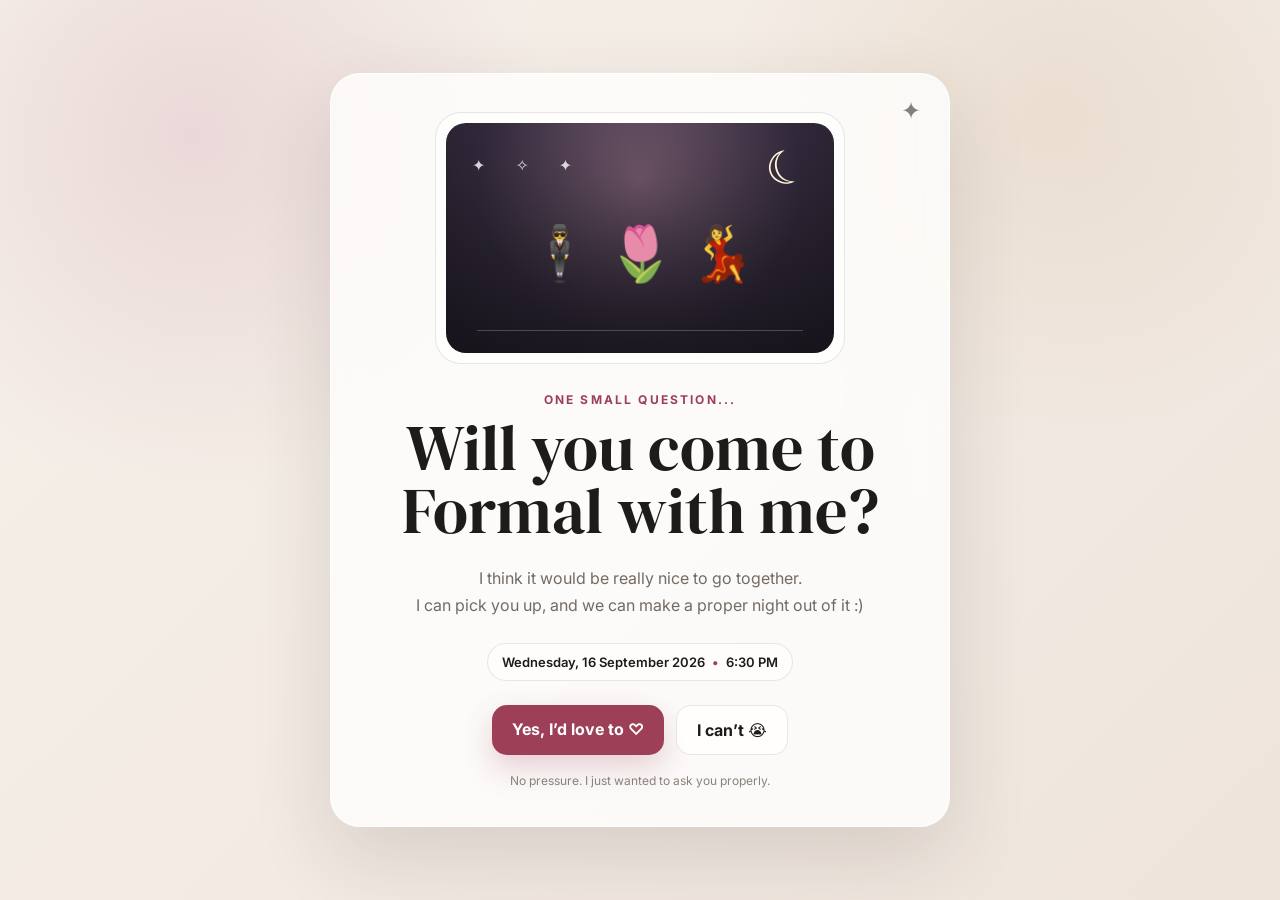
==== index.html @ 03e6688d "Add files via upload" ====
<!doctype html>
<html lang="en">
<head>
  <meta charset="utf-8" />
  <meta name="viewport" content="width=device-width, initial-scale=1" />
  <title>Formal?</title>
  <link rel="preconnect" href="https://fonts.googleapis.com">
  <link rel="preconnect" href="https://fonts.gstatic.com" crossorigin>
  <link href="https://fonts.googleapis.com/css2?family=DM+Serif+Display&family=Inter:wght@400;500;600;700&display=swap" rel="stylesheet">
  <link rel="stylesheet" href="style.css" />
</head>
<body>
  <main class="page">
    <section class="card">
      <div class="sparkle">✦</div>

      <div class="photo-frame">
        <div class="formal-art" aria-label="Formal invitation illustration">
          <span class="moon">☾</span>
          <span class="stars">✦ ✧ ✦</span>
          <div class="couple">🕴️ 🌷 💃</div>
        </div>
      </div>

      <p class="eyebrow">ONE SMALL QUESTION...</p>
      <h1 id="title">Will you come to Formal with me?</h1>

      <p class="message">
        I think it would be really nice to go together.<br>
        I can pick you up, and we can make a proper night out of it :)
      </p>

      <div class="date-chip">
        <span>Wednesday, 16 September 2026</span>
        <span class="dot">•</span>
        <span>6:30 PM</span>
      </div>

      <div class="buttons">
        <a class="btn primary" href="yes.html">Yes, I’d love to ♡</a>
        <button class="btn secondary" id="noBtn" type="button">I can’t 😭</button>
      </div>

      <p class="tiny">No pressure. I just wanted to ask you properly.</p>
    </section>
  </main>

  <div class="toast" id="toast" role="status">
    That’s okay :) I’m still glad I asked.
  </div>

  <script src="script.js"></script>
</body>
</html>
---- style.css ----
* {
  box-sizing: border-box;
}

:root {
  --bg: #f6f0e9;
  --card: rgba(255,255,255,.78);
  --text: #1f1b18;
  --muted: #736a63;
  --accent: #9c3f57;
  --accent-dark: #7e2f45;
  --line: rgba(31,27,24,.10);
  --shadow: 0 30px 80px rgba(58, 43, 37, .14);
}

html, body {
  min-height: 100%;
  margin: 0;
}

body {
  font-family: Inter, system-ui, -apple-system, BlinkMacSystemFont, "Segoe UI", sans-serif;
  color: var(--text);
  background:
    radial-gradient(circle at 15% 15%, rgba(199,151,166,.26), transparent 27%),
    radial-gradient(circle at 82% 13%, rgba(210,184,151,.24), transparent 25%),
    linear-gradient(135deg, #f7f1eb 0%, #eee4dc 100%);
}

.page {
  min-height: 100vh;
  display: grid;
  place-items: center;
  padding: 28px 18px;
}

.card {
  position: relative;
  width: min(620px, 100%);
  padding: 38px;
  text-align: center;
  background: var(--card);
  border: 1px solid rgba(255,255,255,.7);
  border-radius: 30px;
  box-shadow: var(--shadow);
  backdrop-filter: blur(18px);
  overflow: hidden;
}

.sparkle {
  position: absolute;
  right: 28px;
  top: 22px;
  font-size: 24px;
  opacity: .55;
}

.photo-frame {
  width: 100%;
  max-width: 410px;
  margin: 0 auto 28px;
  padding: 10px;
  border-radius: 26px;
  background: rgba(255,255,255,.65);
  border: 1px solid var(--line);
}

.formal-art {
  min-height: 230px;
  border-radius: 20px;
  display: grid;
  place-items: center;
  position: relative;
  overflow: hidden;
  background:
    linear-gradient(to top, rgba(21,18,25,.82), rgba(41,33,48,.44)),
    radial-gradient(circle at 50% 25%, #b58ba3, #383044 62%, #1d1922 100%);
}

.formal-art::after {
  content: "";
  position: absolute;
  left: 8%;
  right: 8%;
  bottom: 22px;
  height: 1px;
  background: rgba(255,255,255,.22);
}

.moon {
  position: absolute;
  top: 16px;
  right: 28px;
  color: #fff4dc;
  font-size: 46px;
  transform: rotate(-18deg);
}

.stars {
  position: absolute;
  top: 32px;
  left: 26px;
  color: rgba(255,255,255,.8);
  letter-spacing: 13px;
}

.couple {
  font-size: 54px;
  filter: saturate(.85);
  transform: translateY(14px);
}

.eyebrow {
  margin: 0 0 10px;
  letter-spacing: .18em;
  font-size: 12px;
  font-weight: 700;
  color: var(--accent);
}

h1 {
  margin: 0 auto;
  max-width: 520px;
  font-family: "DM Serif Display", Georgia, serif;
  font-size: clamp(38px, 7vw, 64px);
  line-height: .98;
  font-weight: 400;
}

.message {
  margin: 22px auto 20px;
  max-width: 490px;
  color: var(--muted);
  font-size: 16px;
  line-height: 1.7;
}

.date-chip {
  display: inline-flex;
  flex-wrap: wrap;
  justify-content: center;
  gap: 7px;
  margin: 4px 0 24px;
  padding: 10px 14px;
  border: 1px solid var(--line);
  border-radius: 999px;
  background: rgba(255,255,255,.52);
  font-size: 13px;
  font-weight: 600;
}

.dot {
  color: var(--accent);
}

.buttons {
  display: flex;
  gap: 12px;
  justify-content: center;
  flex-wrap: wrap;
}

.btn {
  min-height: 50px;
  padding: 14px 20px;
  border-radius: 15px;
  border: 0;
  text-decoration: none;
  cursor: pointer;
  font: inherit;
  font-weight: 700;
  transition: transform .18s ease, box-shadow .18s ease, background .18s ease;
}

.btn:hover {
  transform: translateY(-2px);
}

.primary {
  background: var(--accent);
  color: white;
  box-shadow: 0 12px 30px rgba(156,63,87,.24);
}

.primary:hover {
  background: var(--accent-dark);
}

.secondary {
  color: var(--text);
  background: rgba(255,255,255,.72);
  border: 1px solid var(--line);
}

.tiny {
  margin: 18px 0 0;
  color: #8a817a;
  font-size: 12px;
}

.toast {
  position: fixed;
  left: 50%;
  bottom: 24px;
  transform: translate(-50%, 110px);
  opacity: 0;
  padding: 13px 18px;
  border-radius: 14px;
  background: #211d1b;
  color: white;
  font-size: 14px;
  transition: .28s ease;
  z-index: 50;
}

.toast.show {
  transform: translate(-50%, 0);
  opacity: 1;
}

.yes-page {
  background:
    radial-gradient(circle at 20% 20%, rgba(211,157,174,.38), transparent 30%),
    radial-gradient(circle at 75% 12%, rgba(236,205,167,.32), transparent 24%),
    linear-gradient(135deg, #f7efe8, #eadde0);
}

.success {
  padding-top: 48px;
}

.big-heart {
  font-size: 76px;
  line-height: 1;
  color: var(--accent);
  animation: pulse 1.4s ease-in-out infinite;
}

.plan {
  display: grid;
  grid-template-columns: repeat(3, 1fr);
  gap: 10px;
  margin: 26px 0;
}

.plan div {
  padding: 17px 10px;
  border-radius: 18px;
  border: 1px solid var(--line);
  background: rgba(255,255,255,.55);
}

.label {
  display: block;
  margin-bottom: 8px;
  color: var(--muted);
  font-size: 10px;
  letter-spacing: .16em;
  font-weight: 700;
}

.plan strong {
  font-size: 13px;
}

#confetti {
  position: fixed;
  inset: 0;
  pointer-events: none;
  z-index: 1;
}

.success {
  position: relative;
  z-index: 2;
}

@keyframes pulse {
  0%,100% { transform: scale(1); }
  50% { transform: scale(1.09); }
}

@media (max-width: 560px) {
  .card {
    padding: 24px 18px 26px;
    border-radius: 24px;
  }

  .photo-frame {
    margin-bottom: 24px;
  }

  .formal-art {
    min-height: 190px;
  }

  .couple {
    font-size: 45px;
  }

  .buttons {
    flex-direction: column;
  }

  .btn {
    width: 100%;
  }

  .plan {
    grid-template-columns: 1fr;
  }

  .date-chip {
    border-radius: 18px;
  }
}
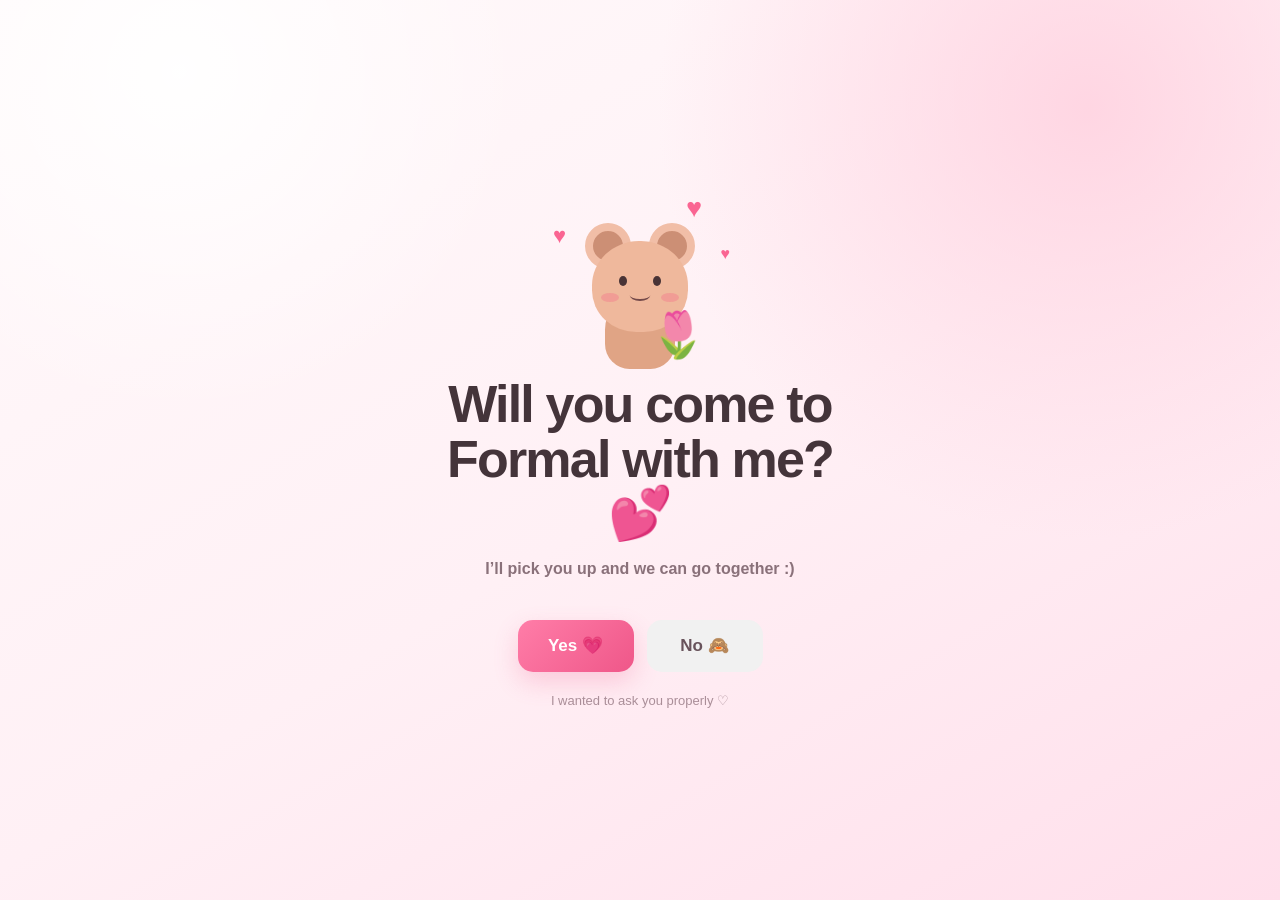
==== commit 5044c353: "Add files via upload" ====
--- a/index.html
+++ b/index.html
@@ -1,54 +1 @@
-<!doctype html>
-<html lang="en">
-<head>
-  <meta charset="utf-8" />
-  <meta name="viewport" content="width=device-width, initial-scale=1" />
-  <title>Formal?</title>
-  <link rel="preconnect" href="https://fonts.googleapis.com">
-  <link rel="preconnect" href="https://fonts.gstatic.com" crossorigin>
-  <link href="https://fonts.googleapis.com/css2?family=DM+Serif+Display&family=Inter:wght@400;500;600;700&display=swap" rel="stylesheet">
-  <link rel="stylesheet" href="style.css" />
-</head>
-<body>
-  <main class="page">
-    <section class="card">
-      <div class="sparkle">✦</div>
-
-      <div class="photo-frame">
-        <div class="formal-art" aria-label="Formal invitation illustration">
-          <span class="moon">☾</span>
-          <span class="stars">✦ ✧ ✦</span>
-          <div class="couple">🕴️ 🌷 💃</div>
-        </div>
-      </div>
-
-      <p class="eyebrow">ONE SMALL QUESTION...</p>
-      <h1 id="title">Will you come to Formal with me?</h1>
-
-      <p class="message">
-        I think it would be really nice to go together.<br>
-        I can pick you up, and we can make a proper night out of it :)
-      </p>
-
-      <div class="date-chip">
-        <span>Wednesday, 16 September 2026</span>
-        <span class="dot">•</span>
-        <span>6:30 PM</span>
-      </div>
-
-      <div class="buttons">
-        <a class="btn primary" href="yes.html">Yes, I’d love to ♡</a>
-        <button class="btn secondary" id="noBtn" type="button">I can’t 😭</button>
-      </div>
-
-      <p class="tiny">No pressure. I just wanted to ask you properly.</p>
-    </section>
-  </main>
-
-  <div class="toast" id="toast" role="status">
-    That’s okay :) I’m still glad I asked.
-  </div>
-
-  <script src="script.js"></script>
-</body>
-</html>
+<!doctype html><html lang="en"><head><meta charset="utf-8"><meta name="viewport" content="width=device-width,initial-scale=1,viewport-fit=cover"><meta name="theme-color" content="#fff3f7"><title>Formal? 💕</title><link rel="stylesheet" href="style.css"></head><body><main class="screen"><section class="invite"><div class="art" aria-hidden="true"><div class="heart h1">♥</div><div class="heart h2">♥</div><div class="heart h3">♥</div><div class="bear"><div class="ear l"></div><div class="ear r"></div><div class="face"><i class="eye le"></i><i class="eye re"></i><i class="blush lb"></i><i class="blush rb"></i><i class="mouth"></i></div><div class="body"></div><div class="flower">🌷</div></div></div><h1>Will you come to Formal with me? 💕</h1><p class="sub">I’ll pick you up and we can go together :)</p><div class="choices"><a class="btn yes" id="yesBtn" href="yes.html">Yes 💗</a><button class="btn no" id="noBtn" type="button">No 🙈</button></div><p class="note" id="note">I wanted to ask you properly ♡</p></section></main><script src="config.js"></script><script src="script.js"></script></body></html>
--- a/style.css
+++ b/style.css
@@ -1,316 +1 @@
-* {
-  box-sizing: border-box;
-}
-
-:root {
-  --bg: #f6f0e9;
-  --card: rgba(255,255,255,.78);
-  --text: #1f1b18;
-  --muted: #736a63;
-  --accent: #9c3f57;
-  --accent-dark: #7e2f45;
-  --line: rgba(31,27,24,.10);
-  --shadow: 0 30px 80px rgba(58, 43, 37, .14);
-}
-
-html, body {
-  min-height: 100%;
-  margin: 0;
-}
-
-body {
-  font-family: Inter, system-ui, -apple-system, BlinkMacSystemFont, "Segoe UI", sans-serif;
-  color: var(--text);
-  background:
-    radial-gradient(circle at 15% 15%, rgba(199,151,166,.26), transparent 27%),
-    radial-gradient(circle at 82% 13%, rgba(210,184,151,.24), transparent 25%),
-    linear-gradient(135deg, #f7f1eb 0%, #eee4dc 100%);
-}
-
-.page {
-  min-height: 100vh;
-  display: grid;
-  place-items: center;
-  padding: 28px 18px;
-}
-
-.card {
-  position: relative;
-  width: min(620px, 100%);
-  padding: 38px;
-  text-align: center;
-  background: var(--card);
-  border: 1px solid rgba(255,255,255,.7);
-  border-radius: 30px;
-  box-shadow: var(--shadow);
-  backdrop-filter: blur(18px);
-  overflow: hidden;
-}
-
-.sparkle {
-  position: absolute;
-  right: 28px;
-  top: 22px;
-  font-size: 24px;
-  opacity: .55;
-}
-
-.photo-frame {
-  width: 100%;
-  max-width: 410px;
-  margin: 0 auto 28px;
-  padding: 10px;
-  border-radius: 26px;
-  background: rgba(255,255,255,.65);
-  border: 1px solid var(--line);
-}
-
-.formal-art {
-  min-height: 230px;
-  border-radius: 20px;
-  display: grid;
-  place-items: center;
-  position: relative;
-  overflow: hidden;
-  background:
-    linear-gradient(to top, rgba(21,18,25,.82), rgba(41,33,48,.44)),
-    radial-gradient(circle at 50% 25%, #b58ba3, #383044 62%, #1d1922 100%);
-}
-
-.formal-art::after {
-  content: "";
-  position: absolute;
-  left: 8%;
-  right: 8%;
-  bottom: 22px;
-  height: 1px;
-  background: rgba(255,255,255,.22);
-}
-
-.moon {
-  position: absolute;
-  top: 16px;
-  right: 28px;
-  color: #fff4dc;
-  font-size: 46px;
-  transform: rotate(-18deg);
-}
-
-.stars {
-  position: absolute;
-  top: 32px;
-  left: 26px;
-  color: rgba(255,255,255,.8);
-  letter-spacing: 13px;
-}
-
-.couple {
-  font-size: 54px;
-  filter: saturate(.85);
-  transform: translateY(14px);
-}
-
-.eyebrow {
-  margin: 0 0 10px;
-  letter-spacing: .18em;
-  font-size: 12px;
-  font-weight: 700;
-  color: var(--accent);
-}
-
-h1 {
-  margin: 0 auto;
-  max-width: 520px;
-  font-family: "DM Serif Display", Georgia, serif;
-  font-size: clamp(38px, 7vw, 64px);
-  line-height: .98;
-  font-weight: 400;
-}
-
-.message {
-  margin: 22px auto 20px;
-  max-width: 490px;
-  color: var(--muted);
-  font-size: 16px;
-  line-height: 1.7;
-}
-
-.date-chip {
-  display: inline-flex;
-  flex-wrap: wrap;
-  justify-content: center;
-  gap: 7px;
-  margin: 4px 0 24px;
-  padding: 10px 14px;
-  border: 1px solid var(--line);
-  border-radius: 999px;
-  background: rgba(255,255,255,.52);
-  font-size: 13px;
-  font-weight: 600;
-}
-
-.dot {
-  color: var(--accent);
-}
-
-.buttons {
-  display: flex;
-  gap: 12px;
-  justify-content: center;
-  flex-wrap: wrap;
-}
-
-.btn {
-  min-height: 50px;
-  padding: 14px 20px;
-  border-radius: 15px;
-  border: 0;
-  text-decoration: none;
-  cursor: pointer;
-  font: inherit;
-  font-weight: 700;
-  transition: transform .18s ease, box-shadow .18s ease, background .18s ease;
-}
-
-.btn:hover {
-  transform: translateY(-2px);
-}
-
-.primary {
-  background: var(--accent);
-  color: white;
-  box-shadow: 0 12px 30px rgba(156,63,87,.24);
-}
-
-.primary:hover {
-  background: var(--accent-dark);
-}
-
-.secondary {
-  color: var(--text);
-  background: rgba(255,255,255,.72);
-  border: 1px solid var(--line);
-}
-
-.tiny {
-  margin: 18px 0 0;
-  color: #8a817a;
-  font-size: 12px;
-}
-
-.toast {
-  position: fixed;
-  left: 50%;
-  bottom: 24px;
-  transform: translate(-50%, 110px);
-  opacity: 0;
-  padding: 13px 18px;
-  border-radius: 14px;
-  background: #211d1b;
-  color: white;
-  font-size: 14px;
-  transition: .28s ease;
-  z-index: 50;
-}
-
-.toast.show {
-  transform: translate(-50%, 0);
-  opacity: 1;
-}
-
-.yes-page {
-  background:
-    radial-gradient(circle at 20% 20%, rgba(211,157,174,.38), transparent 30%),
-    radial-gradient(circle at 75% 12%, rgba(236,205,167,.32), transparent 24%),
-    linear-gradient(135deg, #f7efe8, #eadde0);
-}
-
-.success {
-  padding-top: 48px;
-}
-
-.big-heart {
-  font-size: 76px;
-  line-height: 1;
-  color: var(--accent);
-  animation: pulse 1.4s ease-in-out infinite;
-}
-
-.plan {
-  display: grid;
-  grid-template-columns: repeat(3, 1fr);
-  gap: 10px;
-  margin: 26px 0;
-}
-
-.plan div {
-  padding: 17px 10px;
-  border-radius: 18px;
-  border: 1px solid var(--line);
-  background: rgba(255,255,255,.55);
-}
-
-.label {
-  display: block;
-  margin-bottom: 8px;
-  color: var(--muted);
-  font-size: 10px;
-  letter-spacing: .16em;
-  font-weight: 700;
-}
-
-.plan strong {
-  font-size: 13px;
-}
-
-#confetti {
-  position: fixed;
-  inset: 0;
-  pointer-events: none;
-  z-index: 1;
-}
-
-.success {
-  position: relative;
-  z-index: 2;
-}
-
-@keyframes pulse {
-  0%,100% { transform: scale(1); }
-  50% { transform: scale(1.09); }
-}
-
-@media (max-width: 560px) {
-  .card {
-    padding: 24px 18px 26px;
-    border-radius: 24px;
-  }
-
-  .photo-frame {
-    margin-bottom: 24px;
-  }
-
-  .formal-art {
-    min-height: 190px;
-  }
-
-  .couple {
-    font-size: 45px;
-  }
-
-  .buttons {
-    flex-direction: column;
-  }
-
-  .btn {
-    width: 100%;
-  }
-
-  .plan {
-    grid-template-columns: 1fr;
-  }
-
-  .date-chip {
-    border-radius: 18px;
-  }
-}
+*{box-sizing:border-box}:root{--pink:#ff6f9d;--pink2:#ee5687;--text:#44343a;--muted:#8a717a}html,body{margin:0;min-height:100%;background:#fff3f7}body{overflow-x:hidden;color:var(--text);font-family:-apple-system,BlinkMacSystemFont,"SF Pro Display","Segoe UI",sans-serif;background:radial-gradient(circle at 14% 8%,rgba(255,255,255,.95),transparent 25%),radial-gradient(circle at 85% 12%,rgba(255,207,222,.8),transparent 32%),linear-gradient(150deg,#fffafb 0%,#fff0f5 53%,#ffdfeb 100%);-webkit-font-smoothing:antialiased}button,a,input{font:inherit}button,a{touch-action:manipulation;-webkit-tap-highlight-color:transparent}.screen{width:100%;min-height:100vh;min-height:100svh;display:grid;place-items:center;padding:max(20px,env(safe-area-inset-top)) 18px max(24px,env(safe-area-inset-bottom))}.invite{width:min(100%,520px);text-align:center}.art{position:relative;width:210px;height:188px;margin:0 auto 8px}.bear{position:absolute;left:50%;bottom:0;width:126px;height:154px;transform:translateX(-50%);animation:bob 2s ease-in-out infinite}.ear{position:absolute;top:8px;width:46px;height:46px;border-radius:50%;background:#cc8f75;border:8px solid #f1bea7}.ear.l{left:8px}.ear.r{right:8px}.face{position:absolute;z-index:2;left:15px;top:26px;width:96px;height:91px;border-radius:49% 49% 46% 46%;background:#efb89c}.body{position:absolute;left:28px;bottom:0;width:70px;height:72px;border-radius:45% 45% 35% 35%;background:#e0a485}.eye{position:absolute;top:35px;width:8px;height:10px;border-radius:50%;background:#493336}.le{left:27px}.re{right:27px}.blush{position:absolute;top:52px;width:18px;height:9px;border-radius:50%;background:rgba(245,93,132,.3)}.lb{left:9px}.rb{right:9px}.mouth{position:absolute;left:50%;top:48px;width:21px;height:12px;transform:translateX(-50%);border-bottom:2px solid #744a4a;border-radius:0 0 50% 50%}.flower{position:absolute;z-index:4;right:-3px;bottom:8px;font-size:45px;transform-origin:bottom center;animation:wiggle 1.5s ease-in-out infinite}.heart{position:absolute;color:#fa6592;animation:floaty 1.7s ease-in-out infinite}.h1{left:18px;top:42px;font-size:22px}.h2{right:15px;top:64px;font-size:16px;animation-delay:.35s}.h3{right:43px;top:12px;font-size:27px;animation-delay:.7s}h1{margin:0 auto;max-width:460px;font-size:clamp(34px,9.2vw,52px);line-height:1.05;letter-spacing:-.035em;font-weight:800}.sub{margin:16px auto 23px;max-width:370px;color:var(--muted);font-size:16px;line-height:1.45;font-weight:600}.choices{min-height:86px;display:flex;align-items:center;justify-content:center;gap:13px}.btn{display:inline-flex;min-width:116px;min-height:52px;align-items:center;justify-content:center;padding:13px 22px;border:0;border-radius:15px;text-decoration:none;font-size:17px;font-weight:800;cursor:pointer;transform-origin:center;transition:transform .25s ease,opacity .2s ease,box-shadow .2s ease}.yes{color:#fff;background:linear-gradient(135deg,#ff7da8,#ef5789);box-shadow:0 10px 24px rgba(239,87,137,.24)}.no{color:#68535b;background:#f1f1f1}.no.vanishing{pointer-events:none;opacity:0;transform:scale(0)!important}.note{min-height:22px;margin:4px 0 0;color:#aa8e98;font-size:13px}#confetti{position:fixed;inset:0;width:100%;height:100%;pointer-events:none}.yes-view{padding-top:4px}.celebrate{min-height:128px;display:flex;align-items:center;justify-content:center;font-size:68px;animation:celebrate 2s ease-in-out infinite}.celebrate span{font-size:38px;margin:0 -8px;animation:beat 1.1s ease-in-out infinite}.pickup{width:100%;margin:24px auto 0;padding:22px 18px;border:1px solid rgba(255,134,170,.22);border-radius:24px;background:rgba(255,255,255,.74);backdrop-filter:blur(14px);-webkit-backdrop-filter:blur(14px)}.mini{margin:0 0 6px;color:var(--pink2);font-size:11px;font-weight:800;letter-spacing:.12em}.pickup h2{margin:0;font-size:26px;line-height:1.18}.helper{margin:8px 0 18px;color:var(--muted);font-size:13px}#pickupForm{display:grid;gap:11px;text-align:left}#pickupForm label{font-size:12px;font-weight:800;color:#745e66}.time-wrap{display:flex;width:100%;min-width:0;align-items:center;border:1.5px solid #ffd1df;border-radius:15px;background:#fffafd;padding:14px 15px}.time-wrap:focus-within{border-color:#ff86ab;box-shadow:0 0 0 4px rgba(255,134,171,.12)}input[type=time]{display:block;width:100%;min-width:0;border:0;outline:0;background:transparent;padding:0;color:var(--text);font-size:18px;font-weight:800}.send{width:100%;min-height:54px;border:0;border-radius:15px;color:#fff;background:linear-gradient(135deg,#ff7da8,#ef5789);font-size:16px;font-weight:800}.done{padding:5px 0}.done>div{font-size:42px}.done h2{margin:5px 0}.done p{margin:5px 0 0;color:var(--muted)}.status{min-height:18px;margin:12px 0 0;color:#9b818a;font-size:12px}@keyframes bob{0%,100%{transform:translateX(-50%) translateY(0)}50%{transform:translateX(-50%) translateY(-7px)}}@keyframes wiggle{0%,100%{transform:rotate(8deg)}50%{transform:rotate(18deg)}}@keyframes floaty{0%,100%{transform:translateY(0);opacity:.6}50%{transform:translateY(-9px);opacity:1}}@keyframes beat{0%,100%{transform:scale(1)}20%{transform:scale(1.18)}40%{transform:scale(1)}}@keyframes celebrate{0%,100%{transform:translateY(0)}50%{transform:translateY(-6px)}}@media(max-width:390px){.screen{padding-left:14px;padding-right:14px}.art{transform:scale(.9);margin-top:-8px;margin-bottom:-4px}.choices{gap:10px}.btn{min-width:104px;min-height:50px;padding:12px 17px}.celebrate{font-size:61px;min-height:118px}.pickup{padding:19px 15px}}@media(max-height:700px) and (orientation:portrait){.art{transform:scale(.82);margin-top:-18px;margin-bottom:-15px}.sub{margin-top:12px;margin-bottom:16px}.choices{min-height:72px}}
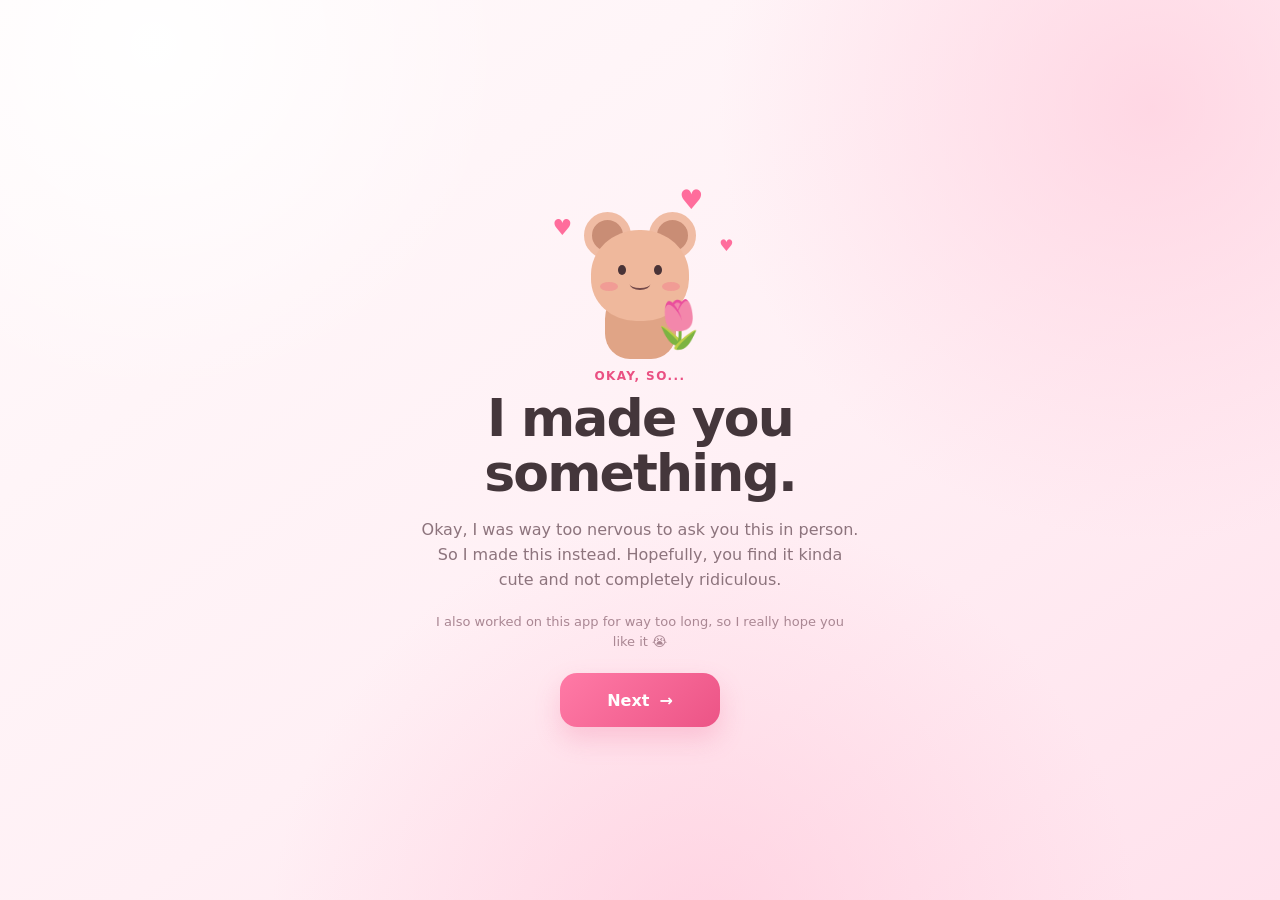
==== commit 3b62ebd6: "Add files via upload" ====
--- a/index.html
+++ b/index.html
@@ -1 +1,10 @@
-<!doctype html><html lang="en"><head><meta charset="utf-8"><meta name="viewport" content="width=device-width,initial-scale=1,viewport-fit=cover"><meta name="theme-color" content="#fff3f7"><title>Formal? 💕</title><link rel="stylesheet" href="style.css"></head><body><main class="screen"><section class="invite"><div class="art" aria-hidden="true"><div class="heart h1">♥</div><div class="heart h2">♥</div><div class="heart h3">♥</div><div class="bear"><div class="ear l"></div><div class="ear r"></div><div class="face"><i class="eye le"></i><i class="eye re"></i><i class="blush lb"></i><i class="blush rb"></i><i class="mouth"></i></div><div class="body"></div><div class="flower">🌷</div></div></div><h1>Will you come to Formal with me? 💕</h1><p class="sub">I’ll pick you up and we can go together :)</p><div class="choices"><a class="btn yes" id="yesBtn" href="yes.html">Yes 💗</a><button class="btn no" id="noBtn" type="button">No 🙈</button></div><p class="note" id="note">I wanted to ask you properly ♡</p></section></main><script src="config.js"></script><script src="script.js"></script></body></html>+<!doctype html><html lang="en"><head><meta charset="utf-8"><meta name="viewport" content="width=device-width,initial-scale=1,viewport-fit=cover"><meta name="theme-color" content="#fff5f8"><title>I made you something :)</title><link rel="stylesheet" href="style.css"></head><body><div class="ambient" aria-hidden="true"><span>♡</span><span>♥</span><span>♡</span><span>♥</span><span>♡</span><span>♥</span></div><main class="app-shell">
+<section class="screen active" id="introScreen"><div class="content"><div class="bear-art" aria-hidden="true"><span class="floating-heart fh1">♥</span><span class="floating-heart fh2">♥</span><span class="floating-heart fh3">♥</span><div class="bear"><div class="ear left"></div><div class="ear right"></div><div class="face"><i class="eye left-eye"></i><i class="eye right-eye"></i><i class="blush left-blush"></i><i class="blush right-blush"></i><i class="mouth"></i></div><div class="body"></div><div class="flower">🌷</div></div></div><p class="eyebrow">okay, so...</p><h1>I made you something.</h1><p class="lead">Okay, I was way too nervous to ask you this in person. So I made this instead. Hopefully, you find it kinda cute and not completely ridiculous.</p><p class="soft-copy">I also worked on this app for way too long, so I really hope you like it 😭</p><button class="primary-btn" data-next="questionScreen" type="button">Next <span>→</span></button></div></section>
+<section class="screen" id="questionScreen"><div class="content"><div class="mini-bear">🧸💗</div><p class="eyebrow">the actual question...</p><h1>Will you come to Formal with me? 💕</h1><p class="lead">I thought it would be really nice to go together :)</p><div class="choice-zone"><button class="answer yes-btn" id="yesBtn" type="button">Yes 💗</button><button class="answer no-btn" id="noBtn" type="button">No 🙈</button></div><p class="micro-copy" id="noMessage" aria-live="polite">I wanted to ask you properly ♡</p></div></section>
+<section class="screen" id="yesScreen"><div class="content"><div class="reaction-sticker">😂💗</div><p class="eyebrow">wait...</p><h1>Wait... actually?</h1><p class="big-line">You just made my day.</p><div class="message-card"><p>Also, no pressure to stay with me the whole night. We can hang out with our friends too.</p><p>I just thought it would be really nice to go there together.</p></div><button class="primary-btn" data-next="transportScreen" type="button">Next <span>→</span></button></div></section>
+<section class="screen" id="transportScreen"><div class="content"><div class="emoji-top">🚗💗</div><p class="eyebrow">one more thing</p><h1>And if you'd like, I can pick you up.</h1><p class="lead">What works best for you?</p><div class="stacked-options"><button class="option-card" id="pickupOption" type="button"><span class="option-icon">🕒</span><span><strong>Pick-up time</strong><small>I’ll come and pick you up</small></span><span class="arrow">→</span></button><button class="option-card" id="ownWayOption" type="button"><span class="option-icon">✨</span><span><strong>I'll make my own way there</strong><small>No worries at all</small></span><span class="arrow">→</span></button></div></div></section>
+<section class="screen" id="timeScreen"><div class="content"><div class="emoji-top">🕒💕</div><p class="eyebrow">perfect</p><h1>What time works for you?</h1><p class="lead">Approximate is completely fine.</p><label class="field-label" for="pickupTime">Pick-up time</label><div class="field-wrap time-field"><input id="pickupTime" type="time"></div><button class="primary-btn full" id="timeNextBtn" type="button">Next <span>→</span></button><p class="validation" id="timeValidation" aria-live="polite"></p></div></section>
+<section class="screen" id="addressScreen"><div class="content"><div class="emoji-top">📍💗</div><p class="eyebrow">last question, promise</p><h1>Where should I pick you up from?</h1><p class="lead">Just put the address or place that works best for you.</p><label class="field-label" for="pickupAddress">Pick-up address</label><div class="field-wrap"><input id="pickupAddress" type="text" autocomplete="street-address" placeholder="e.g. home address or a nearby place"></div><button class="primary-btn full" id="addressSubmitBtn" type="button">Send it 💌</button><p class="validation" id="addressValidation" aria-live="polite"></p></div></section>
+<section class="screen" id="pickupCompleteScreen"><div class="content"><div class="finish-emoji">🥹💞</div><h1>Perfect.</h1><p class="big-line">I’ve got it :)</p><div class="summary-card"><div><span>Pick-up time</span><strong id="summaryTime">—</strong></div><div><span>Pick-up from</span><strong id="summaryAddress">—</strong></div></div><p class="lead">I hope you liked this little app. I definitely spent way too much time making it 😭</p><p class="soft-copy">Really looking forward to Formal now 💗</p><p class="send-status" id="pickupSendStatus" aria-live="polite"></p></div></section>
+<section class="screen" id="ownWayCompleteScreen"><div class="content"><div class="finish-emoji">💗✨</div><h1>No pressure, that's all good.</h1><p class="lead">We can just meet there and enjoy the night with everyone.</p><div class="message-card"><p>I hope you liked this little thing I made.</p><p>I put way too much time into this app because apparently asking one question normally was too easy 😭</p></div><p class="soft-copy">I’m really glad you said yes 💕</p><p class="send-status" id="ownWaySendStatus" aria-live="polite"></p></div></section>
+</main><script src="config.js"></script><script src="script.js"></script></body></html>
--- a/style.css
+++ b/style.css
@@ -1 +1 @@
-*{box-sizing:border-box}:root{--pink:#ff6f9d;--pink2:#ee5687;--text:#44343a;--muted:#8a717a}html,body{margin:0;min-height:100%;background:#fff3f7}body{overflow-x:hidden;color:var(--text);font-family:-apple-system,BlinkMacSystemFont,"SF Pro Display","Segoe UI",sans-serif;background:radial-gradient(circle at 14% 8%,rgba(255,255,255,.95),transparent 25%),radial-gradient(circle at 85% 12%,rgba(255,207,222,.8),transparent 32%),linear-gradient(150deg,#fffafb 0%,#fff0f5 53%,#ffdfeb 100%);-webkit-font-smoothing:antialiased}button,a,input{font:inherit}button,a{touch-action:manipulation;-webkit-tap-highlight-color:transparent}.screen{width:100%;min-height:100vh;min-height:100svh;display:grid;place-items:center;padding:max(20px,env(safe-area-inset-top)) 18px max(24px,env(safe-area-inset-bottom))}.invite{width:min(100%,520px);text-align:center}.art{position:relative;width:210px;height:188px;margin:0 auto 8px}.bear{position:absolute;left:50%;bottom:0;width:126px;height:154px;transform:translateX(-50%);animation:bob 2s ease-in-out infinite}.ear{position:absolute;top:8px;width:46px;height:46px;border-radius:50%;background:#cc8f75;border:8px solid #f1bea7}.ear.l{left:8px}.ear.r{right:8px}.face{position:absolute;z-index:2;left:15px;top:26px;width:96px;height:91px;border-radius:49% 49% 46% 46%;background:#efb89c}.body{position:absolute;left:28px;bottom:0;width:70px;height:72px;border-radius:45% 45% 35% 35%;background:#e0a485}.eye{position:absolute;top:35px;width:8px;height:10px;border-radius:50%;background:#493336}.le{left:27px}.re{right:27px}.blush{position:absolute;top:52px;width:18px;height:9px;border-radius:50%;background:rgba(245,93,132,.3)}.lb{left:9px}.rb{right:9px}.mouth{position:absolute;left:50%;top:48px;width:21px;height:12px;transform:translateX(-50%);border-bottom:2px solid #744a4a;border-radius:0 0 50% 50%}.flower{position:absolute;z-index:4;right:-3px;bottom:8px;font-size:45px;transform-origin:bottom center;animation:wiggle 1.5s ease-in-out infinite}.heart{position:absolute;color:#fa6592;animation:floaty 1.7s ease-in-out infinite}.h1{left:18px;top:42px;font-size:22px}.h2{right:15px;top:64px;font-size:16px;animation-delay:.35s}.h3{right:43px;top:12px;font-size:27px;animation-delay:.7s}h1{margin:0 auto;max-width:460px;font-size:clamp(34px,9.2vw,52px);line-height:1.05;letter-spacing:-.035em;font-weight:800}.sub{margin:16px auto 23px;max-width:370px;color:var(--muted);font-size:16px;line-height:1.45;font-weight:600}.choices{min-height:86px;display:flex;align-items:center;justify-content:center;gap:13px}.btn{display:inline-flex;min-width:116px;min-height:52px;align-items:center;justify-content:center;padding:13px 22px;border:0;border-radius:15px;text-decoration:none;font-size:17px;font-weight:800;cursor:pointer;transform-origin:center;transition:transform .25s ease,opacity .2s ease,box-shadow .2s ease}.yes{color:#fff;background:linear-gradient(135deg,#ff7da8,#ef5789);box-shadow:0 10px 24px rgba(239,87,137,.24)}.no{color:#68535b;background:#f1f1f1}.no.vanishing{pointer-events:none;opacity:0;transform:scale(0)!important}.note{min-height:22px;margin:4px 0 0;color:#aa8e98;font-size:13px}#confetti{position:fixed;inset:0;width:100%;height:100%;pointer-events:none}.yes-view{padding-top:4px}.celebrate{min-height:128px;display:flex;align-items:center;justify-content:center;font-size:68px;animation:celebrate 2s ease-in-out infinite}.celebrate span{font-size:38px;margin:0 -8px;animation:beat 1.1s ease-in-out infinite}.pickup{width:100%;margin:24px auto 0;padding:22px 18px;border:1px solid rgba(255,134,170,.22);border-radius:24px;background:rgba(255,255,255,.74);backdrop-filter:blur(14px);-webkit-backdrop-filter:blur(14px)}.mini{margin:0 0 6px;color:var(--pink2);font-size:11px;font-weight:800;letter-spacing:.12em}.pickup h2{margin:0;font-size:26px;line-height:1.18}.helper{margin:8px 0 18px;color:var(--muted);font-size:13px}#pickupForm{display:grid;gap:11px;text-align:left}#pickupForm label{font-size:12px;font-weight:800;color:#745e66}.time-wrap{display:flex;width:100%;min-width:0;align-items:center;border:1.5px solid #ffd1df;border-radius:15px;background:#fffafd;padding:14px 15px}.time-wrap:focus-within{border-color:#ff86ab;box-shadow:0 0 0 4px rgba(255,134,171,.12)}input[type=time]{display:block;width:100%;min-width:0;border:0;outline:0;background:transparent;padding:0;color:var(--text);font-size:18px;font-weight:800}.send{width:100%;min-height:54px;border:0;border-radius:15px;color:#fff;background:linear-gradient(135deg,#ff7da8,#ef5789);font-size:16px;font-weight:800}.done{padding:5px 0}.done>div{font-size:42px}.done h2{margin:5px 0}.done p{margin:5px 0 0;color:var(--muted)}.status{min-height:18px;margin:12px 0 0;color:#9b818a;font-size:12px}@keyframes bob{0%,100%{transform:translateX(-50%) translateY(0)}50%{transform:translateX(-50%) translateY(-7px)}}@keyframes wiggle{0%,100%{transform:rotate(8deg)}50%{transform:rotate(18deg)}}@keyframes floaty{0%,100%{transform:translateY(0);opacity:.6}50%{transform:translateY(-9px);opacity:1}}@keyframes beat{0%,100%{transform:scale(1)}20%{transform:scale(1.18)}40%{transform:scale(1)}}@keyframes celebrate{0%,100%{transform:translateY(0)}50%{transform:translateY(-6px)}}@media(max-width:390px){.screen{padding-left:14px;padding-right:14px}.art{transform:scale(.9);margin-top:-8px;margin-bottom:-4px}.choices{gap:10px}.btn{min-width:104px;min-height:50px;padding:12px 17px}.celebrate{font-size:61px;min-height:118px}.pickup{padding:19px 15px}}@media(max-height:700px) and (orientation:portrait){.art{transform:scale(.82);margin-top:-18px;margin-bottom:-15px}.sub{margin-top:12px;margin-bottom:16px}.choices{min-height:72px}}+*{box-sizing:border-box}:root{--bg:#fff5f8;--pink:#ff6d9c;--pink-dark:#ea4f82;--pink-soft:#ffe6ef;--text:#44363b;--muted:#8d747d;--card:rgba(255,255,255,.78);--border:rgba(209,112,144,.18)}html,body{margin:0;min-height:100%;background:var(--bg)}body{color:var(--text);overflow-x:hidden;font-family:Roboto,system-ui,-apple-system,BlinkMacSystemFont,"Segoe UI",sans-serif;-webkit-font-smoothing:antialiased;background:radial-gradient(circle at 12% 5%,rgba(255,255,255,.98),transparent 25%),radial-gradient(circle at 90% 12%,rgba(255,205,221,.72),transparent 31%),radial-gradient(circle at 55% 105%,rgba(255,190,211,.50),transparent 37%),linear-gradient(145deg,#fffafb 0%,#fff0f5 55%,#ffe1ec 100%)}button,input{font:inherit}button{touch-action:manipulation;-webkit-tap-highlight-color:transparent}.app-shell{position:relative;width:100%;min-height:100vh;min-height:100dvh}.screen{display:none;width:100%;min-height:100vh;min-height:100dvh;place-items:center;padding:max(22px,env(safe-area-inset-top)) 18px max(26px,env(safe-area-inset-bottom))}.screen.active{display:grid;animation:screenIn .34s cubic-bezier(.2,.8,.2,1)}.content{width:min(100%,500px);margin:0 auto;text-align:center}.ambient{position:fixed;inset:0;pointer-events:none;overflow:hidden}.ambient span{position:absolute;bottom:-50px;color:rgba(241,90,138,.14);animation:rise linear infinite}.ambient span:nth-child(1){left:7%;font-size:22px;animation-duration:12s}.ambient span:nth-child(2){left:22%;font-size:31px;animation-duration:15s;animation-delay:3s}.ambient span:nth-child(3){left:43%;font-size:17px;animation-duration:11s;animation-delay:6s}.ambient span:nth-child(4){left:62%;font-size:27px;animation-duration:14s;animation-delay:1s}.ambient span:nth-child(5){left:78%;font-size:18px;animation-duration:12s;animation-delay:7s}.ambient span:nth-child(6){left:91%;font-size:25px;animation-duration:16s;animation-delay:4s}.bear-art{position:relative;width:215px;height:190px;margin:0 auto 10px}.bear{position:absolute;left:50%;bottom:0;width:128px;height:155px;transform:translateX(-50%);animation:bob 2s ease-in-out infinite}.ear{position:absolute;top:8px;width:47px;height:47px;border-radius:50%;background:#c98d75;border:8px solid #f0bca4}.ear.left{left:8px}.ear.right{right:8px}.face{position:absolute;z-index:2;left:15px;top:26px;width:98px;height:91px;border-radius:49% 49% 46% 46%;background:#efb89c}.body{position:absolute;left:29px;bottom:0;width:71px;height:73px;border-radius:45% 45% 35% 35%;background:#e0a486}.eye{position:absolute;top:35px;width:8px;height:10px;border-radius:50%;background:#493337}.left-eye{left:27px}.right-eye{right:27px}.blush{position:absolute;top:52px;width:18px;height:9px;border-radius:50%;background:rgba(245,93,132,.30)}.left-blush{left:9px}.right-blush{right:9px}.mouth{position:absolute;left:50%;top:48px;width:21px;height:12px;transform:translateX(-50%);border-bottom:2px solid #744a4a;border-radius:0 0 50% 50%}.flower{position:absolute;z-index:4;right:-3px;bottom:8px;font-size:46px;transform-origin:bottom center;animation:wiggle 1.5s ease-in-out infinite}.floating-heart{position:absolute;color:var(--pink);animation:heartFloat 1.7s ease-in-out infinite}.fh1{left:20px;top:46px;font-size:22px}.fh2{right:14px;top:67px;font-size:16px;animation-delay:.35s}.fh3{right:44px;top:15px;font-size:27px;animation-delay:.7s}.eyebrow{margin:0 0 8px;color:var(--pink-dark);font-size:12px;font-weight:800;letter-spacing:.12em;text-transform:uppercase}h1{max-width:480px;margin:0 auto;font-size:clamp(34px,9vw,52px);line-height:1.06;letter-spacing:-.035em;font-weight:800}.lead{max-width:440px;margin:17px auto 20px;color:var(--muted);font-size:16px;line-height:1.55;font-weight:500}.soft-copy{max-width:420px;margin:0 auto 22px;color:#aa8793;font-size:13px;line-height:1.5}.primary-btn{display:inline-flex;min-width:160px;min-height:54px;align-items:center;justify-content:center;gap:10px;padding:14px 24px;border:0;border-radius:17px;color:#fff;background:linear-gradient(135deg,#ff7aa6,#ec5486);box-shadow:0 12px 26px rgba(236,84,134,.22);font-size:16px;font-weight:800;cursor:pointer}.primary-btn.full{width:100%;margin-top:14px}.primary-btn:active{transform:scale(.98)}.mini-bear,.emoji-top,.reaction-sticker,.finish-emoji{margin-bottom:18px;font-size:72px;line-height:1}.reaction-sticker{font-size:64px}.big-line{margin:12px 0 22px;color:var(--pink-dark);font-size:22px;font-weight:800}.choice-zone{min-height:100px;display:flex;align-items:center;justify-content:center;gap:14px}.answer{min-width:116px;min-height:53px;padding:13px 22px;border:0;border-radius:16px;font-size:17px;font-weight:800;cursor:pointer;transform-origin:center;transition:transform .25s ease,opacity .2s ease,box-shadow .2s ease}.yes-btn{color:#fff;background:linear-gradient(135deg,#ff79a4,#ed5587);box-shadow:0 10px 24px rgba(237,85,135,.22)}.no-btn{color:#67525a;background:#f2f1f2;border:1px solid rgba(99,77,86,.06)}.micro-copy{min-height:22px;margin:3px 0 0;color:#a98b95;font-size:13px}.message-card{width:100%;margin:22px auto;padding:20px 18px;border:1px solid var(--border);border-radius:22px;background:var(--card);backdrop-filter:blur(14px)}.message-card p{margin:0;color:#725b64;font-size:15px;line-height:1.6}.message-card p+p{margin-top:12px}.stacked-options{display:grid;gap:12px;margin-top:22px}.option-card{width:100%;min-height:78px;display:grid;grid-template-columns:48px 1fr auto;gap:13px;align-items:center;padding:14px 15px;border:1px solid var(--border);border-radius:20px;color:var(--text);background:rgba(255,255,255,.78);text-align:left;cursor:pointer}.option-card:active{transform:scale(.99)}.option-icon{display:grid;width:46px;height:46px;place-items:center;border-radius:14px;background:var(--pink-soft);font-size:22px}.option-card strong{display:block;margin-bottom:3px;font-size:15px}.option-card small{color:var(--muted);font-size:12px}.arrow{color:var(--pink-dark);font-size:21px}.field-label{display:block;margin:23px 0 7px;color:#725c64;text-align:left;font-size:12px;font-weight:800}.field-wrap{display:flex;width:100%;min-width:0;align-items:center;padding:14px 15px;border:1.5px solid #ffd1df;border-radius:16px;background:#fffafd}.field-wrap:focus-within{border-color:#ff87ac;box-shadow:0 0 0 4px rgba(255,135,172,.11)}.field-wrap input{display:block;width:100%;min-width:0;padding:0;border:0;outline:0;color:var(--text);background:transparent;font-size:16px}.time-field input{font-size:18px;font-weight:800}.validation,.send-status{min-height:20px;margin:11px 0 0;color:#a17e8a;font-size:12px}.summary-card{display:grid;gap:10px;margin:22px 0}.summary-card div{padding:14px 15px;border:1px solid var(--border);border-radius:18px;background:rgba(255,255,255,.72);text-align:left}.summary-card span{display:block;margin-bottom:5px;color:var(--muted);font-size:11px;font-weight:800;text-transform:uppercase;letter-spacing:.08em}.summary-card strong{display:block;overflow-wrap:anywhere;font-size:15px}@keyframes screenIn{from{opacity:0;transform:translateY(8px)}to{opacity:1;transform:none}}@keyframes bob{0%,100%{transform:translateX(-50%) translateY(0)}50%{transform:translateX(-50%) translateY(-7px)}}@keyframes wiggle{0%,100%{transform:rotate(8deg)}50%{transform:rotate(18deg)}}@keyframes heartFloat{0%,100%{transform:translateY(0);opacity:.6}50%{transform:translateY(-8px);opacity:1}}@keyframes rise{from{transform:translateY(0);opacity:0}15%{opacity:.7}85%{opacity:.5}to{transform:translateY(-115vh) rotate(45deg);opacity:0}}@media(max-width:390px){.screen{padding-left:14px;padding-right:14px}.bear-art{transform:scale(.92);margin-top:-6px;margin-bottom:0}.choice-zone{gap:10px}.answer{min-width:105px;padding:12px 17px}.mini-bear,.emoji-top{font-size:64px}}@media(max-height:720px) and (orientation:portrait){.bear-art{transform:scale(.83);margin-top:-18px;margin-bottom:-14px}.lead{margin-top:12px;margin-bottom:15px}.soft-copy{margin-bottom:16px}}@media(prefers-reduced-motion:reduce){*,*::before,*::after{animation-duration:.001ms!important;animation-iteration-count:1!important}}
